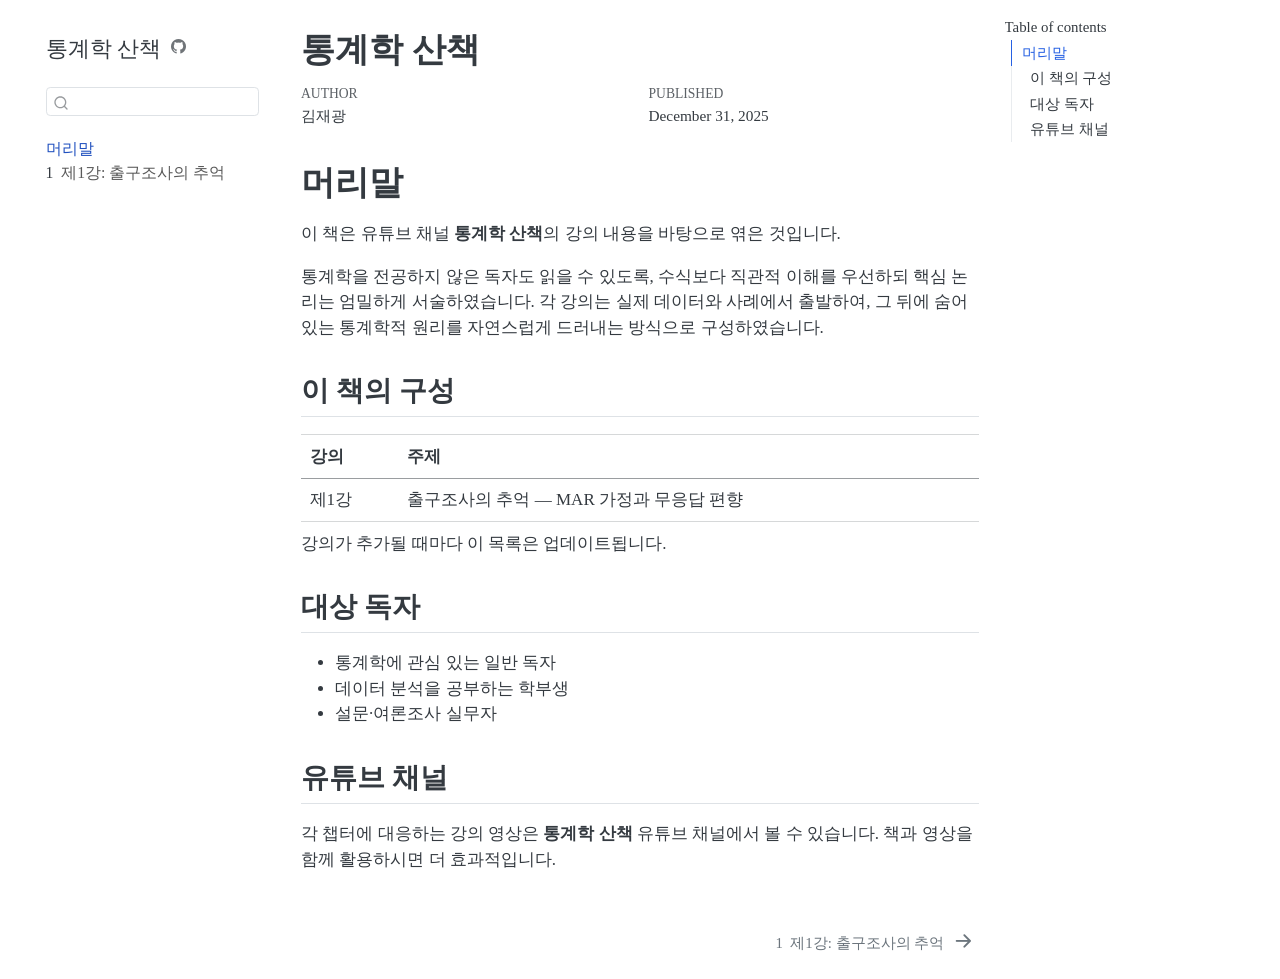
==== docs/index.html @ 59417529 "제1강 추가" ====
<!DOCTYPE html>
<html xmlns="http://www.w3.org/1999/xhtml" lang="en" xml:lang="en"><head>

<meta charset="utf-8">
<meta name="generator" content="quarto-1.9.36">

<meta name="viewport" content="width=device-width, initial-scale=1.0, user-scalable=yes">

<meta name="author" content="김재광">
<meta name="dcterms.date" content="2025-12-31">

<title>통계학 산책</title>
<style>
/* Default styles provided by pandoc.
** See https://pandoc.org/MANUAL.html#variables-for-html for config info.
*/
code{white-space: pre-wrap;}
span.smallcaps{font-variant: small-caps;}
div.columns{display: flex; gap: min(4vw, 1.5em);}
div.column{flex: auto; overflow-x: auto;}
div.hanging-indent{margin-left: 1.5em; text-indent: -1.5em;}
ul.task-list{list-style: none;}
ul.task-list li input[type="checkbox"] {
  width: 0.8em;
  margin: 0 0.8em 0.2em -1em; /* quarto-specific, see https://github.com/quarto-dev/quarto-cli/issues/4556 */ 
  vertical-align: middle;
}
</style>


<script src="site_libs/quarto-nav/quarto-nav.js"></script>
<script src="site_libs/quarto-nav/headroom.min.js"></script>
<script src="site_libs/clipboard/clipboard.min.js"></script>
<script src="site_libs/quarto-search/autocomplete.umd.js"></script>
<script src="site_libs/quarto-search/fuse.min.js"></script>
<script src="site_libs/quarto-search/quarto-search.js"></script>
<meta name="quarto:offset" content="./">
<link href="./week1.html" rel="next">
<script src="site_libs/quarto-html/quarto.js" type="module"></script>
<script src="site_libs/quarto-html/tabsets/tabsets.js" type="module"></script>
<script src="site_libs/quarto-html/popper.min.js"></script>
<script src="site_libs/quarto-html/tippy.umd.min.js"></script>
<script src="site_libs/quarto-html/anchor.min.js"></script>
<link href="site_libs/quarto-html/tippy.css" rel="stylesheet">
<link href="site_libs/quarto-html/quarto-syntax-highlighting-a06763021a52c43c40a351ac8b799b8f.css" rel="stylesheet" id="quarto-text-highlighting-styles">
<script src="site_libs/bootstrap/bootstrap.min.js"></script>
<link href="site_libs/bootstrap/bootstrap-icons.css" rel="stylesheet">
<link href="site_libs/bootstrap/bootstrap-60285be937bdc84707718eef6d469735.min.css" rel="stylesheet" append-hash="true" id="quarto-bootstrap" data-mode="light">
<script id="quarto-search-options" type="application/json">{
  "location": "sidebar",
  "copy-button": false,
  "collapse-after": 3,
  "panel-placement": "start",
  "type": "textbox",
  "limit": 50,
  "keyboard-shortcut": [
    "f",
    "/",
    "s"
  ],
  "show-item-context": false,
  "language": {
    "search-no-results-text": "No results",
    "search-matching-documents-text": "matching documents",
    "search-copy-link-title": "Copy link to search",
    "search-hide-matches-text": "Hide additional matches",
    "search-more-match-text": "more match in this document",
    "search-more-matches-text": "more matches in this document",
    "search-clear-button-title": "Clear",
    "search-text-placeholder": "",
    "search-detached-cancel-button-title": "Cancel",
    "search-submit-button-title": "Submit",
    "search-label": "Search"
  }
}</script>


</head>

<body class="nav-sidebar floating quarto-light">

<div id="quarto-search-results"></div>
  <header id="quarto-header" class="headroom fixed-top">
  <nav class="quarto-secondary-nav">
    <div class="container-fluid d-flex">
      <button type="button" class="quarto-btn-toggle btn" data-bs-toggle="collapse" role="button" data-bs-target=".quarto-sidebar-collapse-item" aria-controls="quarto-sidebar" aria-expanded="false" aria-label="Toggle sidebar navigation" onclick="if (window.quartoToggleHeadroom) { window.quartoToggleHeadroom(); }">
        <i class="bi bi-layout-text-sidebar-reverse"></i>
      </button>
        <nav class="quarto-page-breadcrumbs" aria-label="breadcrumb"><ol class="breadcrumb"><li class="breadcrumb-item"><a href="./index.html">머리말</a></li></ol></nav>
        <a class="flex-grow-1" role="navigation" data-bs-toggle="collapse" data-bs-target=".quarto-sidebar-collapse-item" aria-controls="quarto-sidebar" aria-expanded="false" aria-label="Toggle sidebar navigation" onclick="if (window.quartoToggleHeadroom) { window.quartoToggleHeadroom(); }">      
        </a>
      <button type="button" class="btn quarto-search-button" aria-label="Search" onclick="window.quartoOpenSearch();">
        <i class="bi bi-search"></i>
      </button>
    </div>
  </nav>
</header>
<!-- content -->
<div id="quarto-content" class="quarto-container page-columns page-rows-contents page-layout-article">
<!-- sidebar -->
  <nav id="quarto-sidebar" class="sidebar collapse collapse-horizontal quarto-sidebar-collapse-item sidebar-navigation floating overflow-auto">
    <div class="pt-lg-2 mt-2 text-left sidebar-header">
    <div class="sidebar-title mb-0 py-0">
      <a href="./">통계학 산책</a> 
        <div class="sidebar-tools-main">
    <a href="https://github.com/jkkim/통계학산책" title="Source Code" class="quarto-navigation-tool px-1" aria-label="Source Code"><i class="bi bi-github"></i></a>
</div>
    </div>
      </div>
        <div class="mt-2 flex-shrink-0 align-items-center">
        <div class="sidebar-search">
        <div id="quarto-search" class="" title="Search"></div>
        </div>
        </div>
    <div class="sidebar-menu-container"> 
    <ul class="list-unstyled mt-1">
        <li class="sidebar-item">
  <div class="sidebar-item-container"> 
  <a href="./index.html" class="sidebar-item-text sidebar-link active">
 <span class="menu-text">머리말</span></a>
  </div>
</li>
        <li class="sidebar-item">
  <div class="sidebar-item-container"> 
  <a href="./week1.html" class="sidebar-item-text sidebar-link">
 <span class="menu-text"><span class="chapter-number">1</span>&nbsp; <span class="chapter-title">제1강: 출구조사의 추억</span></span></a>
  </div>
</li>
    </ul>
    </div>
</nav>
<div id="quarto-sidebar-glass" class="quarto-sidebar-collapse-item" data-bs-toggle="collapse" data-bs-target=".quarto-sidebar-collapse-item"></div>
<!-- margin-sidebar -->
    <div id="quarto-margin-sidebar" class="sidebar margin-sidebar">
        <nav id="TOC" role="doc-toc" class="toc-active">
    <h2 id="toc-title">Table of contents</h2>
   
  <ul>
  <li><a href="#머리말" id="toc-머리말" class="nav-link active" data-scroll-target="#머리말">머리말</a>
  <ul class="collapse">
  <li><a href="#이-책의-구성" id="toc-이-책의-구성" class="nav-link" data-scroll-target="#이-책의-구성">이 책의 구성</a></li>
  <li><a href="#대상-독자" id="toc-대상-독자" class="nav-link" data-scroll-target="#대상-독자">대상 독자</a></li>
  <li><a href="#유튜브-채널" id="toc-유튜브-채널" class="nav-link" data-scroll-target="#유튜브-채널">유튜브 채널</a></li>
  </ul></li>
  </ul>
</nav>
    </div>
<!-- main -->
<main class="content" id="quarto-document-content">

<header id="title-block-header" class="quarto-title-block default">
<div class="quarto-title">
<h1 class="title">통계학 산책</h1>
</div>



<div class="quarto-title-meta">

    <div>
    <div class="quarto-title-meta-heading">Author</div>
    <div class="quarto-title-meta-contents">
             <p>김재광 </p>
          </div>
  </div>
    
    <div>
    <div class="quarto-title-meta-heading">Published</div>
    <div class="quarto-title-meta-contents">
      <p class="date">December 31, 2025</p>
    </div>
  </div>
  
    
  </div>
  


</header>


<section id="머리말" class="level1 unnumbered">
<h1 class="unnumbered">머리말</h1>
<p>이 책은 유튜브 채널 <strong>통계학 산책</strong>의 강의 내용을 바탕으로 엮은 것입니다.</p>
<p>통계학을 전공하지 않은 독자도 읽을 수 있도록, 수식보다 직관적 이해를 우선하되 핵심 논리는 엄밀하게 서술하였습니다. 각 강의는 실제 데이터와 사례에서 출발하여, 그 뒤에 숨어 있는 통계학적 원리를 자연스럽게 드러내는 방식으로 구성하였습니다.</p>
<section id="이-책의-구성" class="level2 unnumbered">
<h2 class="unnumbered anchored" data-anchor-id="이-책의-구성">이 책의 구성</h2>
<table class="caption-top table">
<thead>
<tr class="header">
<th>강의</th>
<th>주제</th>
</tr>
</thead>
<tbody>
<tr class="odd">
<td>제1강</td>
<td>출구조사의 추억 — MAR 가정과 무응답 편향</td>
</tr>
</tbody>
</table>
<p>강의가 추가될 때마다 이 목록은 업데이트됩니다.</p>
</section>
<section id="대상-독자" class="level2 unnumbered">
<h2 class="unnumbered anchored" data-anchor-id="대상-독자">대상 독자</h2>
<ul>
<li>통계학에 관심 있는 일반 독자</li>
<li>데이터 분석을 공부하는 학부생</li>
<li>설문·여론조사 실무자</li>
</ul>
</section>
<section id="유튜브-채널" class="level2 unnumbered">
<h2 class="unnumbered anchored" data-anchor-id="유튜브-채널">유튜브 채널</h2>
<p>각 챕터에 대응하는 강의 영상은 <strong>통계학 산책</strong> 유튜브 채널에서 볼 수 있습니다. 책과 영상을 함께 활용하시면 더 효과적입니다.</p>


</section>
</section>

</main> <!-- /main -->
<script id="quarto-html-after-body" type="application/javascript">
  window.document.addEventListener("DOMContentLoaded", function (event) {
    const icon = "";
    const anchorJS = new window.AnchorJS();
    anchorJS.options = {
      placement: 'right',
      icon: icon
    };
    anchorJS.add('.anchored');
    const isCodeAnnotation = (el) => {
      for (const clz of el.classList) {
        if (clz.startsWith('code-annotation-')) {                     
          return true;
        }
      }
      return false;
    }
    const onCopySuccess = function(e) {
      // button target
      const button = e.trigger;
      // don't keep focus
      button.blur();
      // flash "checked"
      button.classList.add('code-copy-button-checked');
      var currentTitle = button.getAttribute("title");
      button.setAttribute("title", "Copied!");
      let tooltip;
      if (window.bootstrap) {
        button.setAttribute("data-bs-toggle", "tooltip");
        button.setAttribute("data-bs-placement", "left");
        button.setAttribute("data-bs-title", "Copied!");
        tooltip = new bootstrap.Tooltip(button, 
          { trigger: "manual", 
            customClass: "code-copy-button-tooltip",
            offset: [0, -8]});
        tooltip.show();    
      }
      setTimeout(function() {
        if (tooltip) {
          tooltip.hide();
          button.removeAttribute("data-bs-title");
          button.removeAttribute("data-bs-toggle");
          button.removeAttribute("data-bs-placement");
        }
        button.setAttribute("title", currentTitle);
        button.classList.remove('code-copy-button-checked');
      }, 1000);
      // clear code selection
      e.clearSelection();
    }
    const getTextToCopy = function(trigger) {
      const outerScaffold = trigger.parentElement.cloneNode(true);
      const codeEl = outerScaffold.querySelector('code');
      for (const childEl of codeEl.children) {
        if (isCodeAnnotation(childEl)) {
          childEl.remove();
        }
      }
      return codeEl.innerText;
    }
    const clipboard = new window.ClipboardJS('.code-copy-button:not([data-in-quarto-modal])', {
      text: getTextToCopy
    });
    clipboard.on('success', onCopySuccess);
    if (window.document.getElementById('quarto-embedded-source-code-modal')) {
      const clipboardModal = new window.ClipboardJS('.code-copy-button[data-in-quarto-modal]', {
        text: getTextToCopy,
        container: window.document.getElementById('quarto-embedded-source-code-modal')
      });
      clipboardModal.on('success', onCopySuccess);
    }
      var localhostRegex = new RegExp(/^(?:http|https):\/\/localhost\:?[0-9]*\//);
      var mailtoRegex = new RegExp(/^mailto:/);
        var filterRegex = new RegExp('/' + window.location.host + '/');
      var isInternal = (href) => {
          return filterRegex.test(href) || localhostRegex.test(href) || mailtoRegex.test(href);
      }
      // Inspect non-navigation links and adorn them if external
     var links = window.document.querySelectorAll('a[href]:not(.nav-link):not(.navbar-brand):not(.toc-action):not(.sidebar-link):not(.sidebar-item-toggle):not(.pagination-link):not(.no-external):not([aria-hidden]):not(.dropdown-item):not(.quarto-navigation-tool):not(.about-link)');
      for (var i=0; i<links.length; i++) {
        const link = links[i];
        if (!isInternal(link.href)) {
          // undo the damage that might have been done by quarto-nav.js in the case of
          // links that we want to consider external
          if (link.dataset.originalHref !== undefined) {
            link.href = link.dataset.originalHref;
          }
        }
      }
    function tippyHover(el, contentFn, onTriggerFn, onUntriggerFn) {
      const config = {
        allowHTML: true,
        maxWidth: 500,
        delay: 100,
        arrow: false,
        appendTo: function(el) {
            return el.parentElement;
        },
        interactive: true,
        interactiveBorder: 10,
        theme: 'quarto',
        placement: 'bottom-start',
      };
      if (contentFn) {
        config.content = contentFn;
      }
      if (onTriggerFn) {
        config.onTrigger = onTriggerFn;
      }
      if (onUntriggerFn) {
        config.onUntrigger = onUntriggerFn;
      }
      window.tippy(el, config); 
    }
    const noterefs = window.document.querySelectorAll('a[role="doc-noteref"]');
    for (var i=0; i<noterefs.length; i++) {
      const ref = noterefs[i];
      tippyHover(ref, function() {
        // use id or data attribute instead here
        let href = ref.getAttribute('data-footnote-href') || ref.getAttribute('href');
        try { href = new URL(href).hash; } catch {}
        const id = href.replace(/^#\/?/, "");
        const note = window.document.getElementById(id);
        if (note) {
          return note.innerHTML;
        } else {
          return "";
        }
      });
    }
    const xrefs = window.document.querySelectorAll('a.quarto-xref');
    const processXRef = (id, note) => {
      // Strip column container classes
      const stripColumnClz = (el) => {
        el.classList.remove("page-full", "page-columns");
        if (el.children) {
          for (const child of el.children) {
            stripColumnClz(child);
          }
        }
      }
      stripColumnClz(note)
      if (id === null || id.startsWith('sec-')) {
        // Special case sections, only their first couple elements
        const container = document.createElement("div");
        if (note.children && note.children.length > 2) {
          container.appendChild(note.children[0].cloneNode(true));
          for (let i = 1; i < note.children.length; i++) {
            const child = note.children[i];
            if (child.tagName === "P" && child.innerText === "") {
              continue;
            } else {
              container.appendChild(child.cloneNode(true));
              break;
            }
          }
          if (window.Quarto?.typesetMath) {
            window.Quarto.typesetMath(container);
          }
          return container.innerHTML
        } else {
          if (window.Quarto?.typesetMath) {
            window.Quarto.typesetMath(note);
          }
          return note.innerHTML;
        }
      } else {
        // Remove any anchor links if they are present
        const anchorLink = note.querySelector('a.anchorjs-link');
        if (anchorLink) {
          anchorLink.remove();
        }
        if (window.Quarto?.typesetMath) {
          window.Quarto.typesetMath(note);
        }
        if (note.classList.contains("callout")) {
          return note.outerHTML;
        } else {
          return note.innerHTML;
        }
      }
    }
    for (var i=0; i<xrefs.length; i++) {
      const xref = xrefs[i];
      tippyHover(xref, undefined, function(instance) {
        instance.disable();
        let url = xref.getAttribute('href');
        let hash = undefined; 
        if (url.startsWith('#')) {
          hash = url;
        } else {
          try { hash = new URL(url).hash; } catch {}
        }
        if (hash) {
          const id = hash.replace(/^#\/?/, "");
          const note = window.document.getElementById(id);
          if (note !== null) {
            try {
              const html = processXRef(id, note.cloneNode(true));
              instance.setContent(html);
            } finally {
              instance.enable();
              instance.show();
            }
          } else {
            // See if we can fetch this
            fetch(url.split('#')[0])
            .then(res => res.text())
            .then(html => {
              const parser = new DOMParser();
              const htmlDoc = parser.parseFromString(html, "text/html");
              const note = htmlDoc.getElementById(id);
              if (note !== null) {
                const html = processXRef(id, note);
                instance.setContent(html);
              } 
            }).finally(() => {
              instance.enable();
              instance.show();
            });
          }
        } else {
          // See if we can fetch a full url (with no hash to target)
          // This is a special case and we should probably do some content thinning / targeting
          fetch(url)
          .then(res => res.text())
          .then(html => {
            const parser = new DOMParser();
            const htmlDoc = parser.parseFromString(html, "text/html");
            const note = htmlDoc.querySelector('main.content');
            if (note !== null) {
              // This should only happen for chapter cross references
              // (since there is no id in the URL)
              // remove the first header
              if (note.children.length > 0 && note.children[0].tagName === "HEADER") {
                note.children[0].remove();
              }
              const html = processXRef(null, note);
              instance.setContent(html);
            } 
          }).finally(() => {
            instance.enable();
            instance.show();
          });
        }
      }, function(instance) {
      });
    }
        let selectedAnnoteEl;
        const selectorForAnnotation = ( cell, annotation) => {
          let cellAttr = 'data-code-cell="' + cell + '"';
          let lineAttr = 'data-code-annotation="' +  annotation + '"';
          const selector = 'span[' + cellAttr + '][' + lineAttr + ']';
          return selector;
        }
        const selectCodeLines = (annoteEl) => {
          const doc = window.document;
          const targetCell = annoteEl.getAttribute("data-target-cell");
          const targetAnnotation = annoteEl.getAttribute("data-target-annotation");
          const annoteSpan = window.document.querySelector(selectorForAnnotation(targetCell, targetAnnotation));
          const lines = annoteSpan.getAttribute("data-code-lines").split(",");
          const lineIds = lines.map((line) => {
            return targetCell + "-" + line;
          })
          let top = null;
          let height = null;
          let parent = null;
          if (lineIds.length > 0) {
              //compute the position of the single el (top and bottom and make a div)
              const el = window.document.getElementById(lineIds[0]);
              top = el.offsetTop;
              height = el.offsetHeight;
              parent = el.parentElement.parentElement;
            if (lineIds.length > 1) {
              const lastEl = window.document.getElementById(lineIds[lineIds.length - 1]);
              const bottom = lastEl.offsetTop + lastEl.offsetHeight;
              height = bottom - top;
            }
            if (top !== null && height !== null && parent !== null) {
              // cook up a div (if necessary) and position it 
              let div = window.document.getElementById("code-annotation-line-highlight");
              if (div === null) {
                div = window.document.createElement("div");
                div.setAttribute("id", "code-annotation-line-highlight");
                div.style.position = 'absolute';
                parent.appendChild(div);
              }
              div.style.top = top - 2 + "px";
              div.style.height = height + 4 + "px";
              div.style.left = 0;
              let gutterDiv = window.document.getElementById("code-annotation-line-highlight-gutter");
              if (gutterDiv === null) {
                gutterDiv = window.document.createElement("div");
                gutterDiv.setAttribute("id", "code-annotation-line-highlight-gutter");
                gutterDiv.style.position = 'absolute';
                const codeCell = window.document.getElementById(targetCell);
                const gutter = codeCell.querySelector('.code-annotation-gutter');
                gutter.appendChild(gutterDiv);
              }
              gutterDiv.style.top = top - 2 + "px";
              gutterDiv.style.height = height + 4 + "px";
            }
            selectedAnnoteEl = annoteEl;
          }
        };
        const unselectCodeLines = () => {
          const elementsIds = ["code-annotation-line-highlight", "code-annotation-line-highlight-gutter"];
          elementsIds.forEach((elId) => {
            const div = window.document.getElementById(elId);
            if (div) {
              div.remove();
            }
          });
          selectedAnnoteEl = undefined;
        };
          // Handle positioning of the toggle
      window.addEventListener(
        "resize",
        throttle(() => {
          elRect = undefined;
          if (selectedAnnoteEl) {
            selectCodeLines(selectedAnnoteEl);
          }
        }, 10)
      );
      function throttle(fn, ms) {
      let throttle = false;
      let timer;
        return (...args) => {
          if(!throttle) { // first call gets through
              fn.apply(this, args);
              throttle = true;
          } else { // all the others get throttled
              if(timer) clearTimeout(timer); // cancel #2
              timer = setTimeout(() => {
                fn.apply(this, args);
                timer = throttle = false;
              }, ms);
          }
        };
      }
        // Attach click handler to the DT
        const annoteDls = window.document.querySelectorAll('dt[data-target-cell]');
        for (const annoteDlNode of annoteDls) {
          annoteDlNode.addEventListener('click', (event) => {
            const clickedEl = event.target;
            if (clickedEl !== selectedAnnoteEl) {
              unselectCodeLines();
              const activeEl = window.document.querySelector('dt[data-target-cell].code-annotation-active');
              if (activeEl) {
                activeEl.classList.remove('code-annotation-active');
              }
              selectCodeLines(clickedEl);
              clickedEl.classList.add('code-annotation-active');
            } else {
              // Unselect the line
              unselectCodeLines();
              clickedEl.classList.remove('code-annotation-active');
            }
          });
        }
    const findCites = (el) => {
      const parentEl = el.parentElement;
      if (parentEl) {
        const cites = parentEl.dataset.cites;
        if (cites) {
          return {
            el,
            cites: cites.split(' ')
          };
        } else {
          return findCites(el.parentElement)
        }
      } else {
        return undefined;
      }
    };
    var bibliorefs = window.document.querySelectorAll('a[role="doc-biblioref"]');
    for (var i=0; i<bibliorefs.length; i++) {
      const ref = bibliorefs[i];
      const citeInfo = findCites(ref);
      if (citeInfo) {
        tippyHover(citeInfo.el, function() {
          var popup = window.document.createElement('div');
          citeInfo.cites.forEach(function(cite) {
            var citeDiv = window.document.createElement('div');
            citeDiv.classList.add('hanging-indent');
            citeDiv.classList.add('csl-entry');
            var biblioDiv = window.document.getElementById('ref-' + cite);
            if (biblioDiv) {
              citeDiv.innerHTML = biblioDiv.innerHTML;
            }
            popup.appendChild(citeDiv);
          });
          return popup.innerHTML;
        });
      }
    }
  });
  </script>
<nav class="page-navigation">
  <div class="nav-page nav-page-previous">
  </div>
  <div class="nav-page nav-page-next">
      <a href="./week1.html" class="pagination-link" aria-label="제1강: 출구조사의 추억">
        <span class="nav-page-text"><span class="chapter-number">1</span>&nbsp; <span class="chapter-title">제1강: 출구조사의 추억</span></span> <i class="bi bi-arrow-right-short"></i>
      </a>
  </div>
</nav>
</div> <!-- /content -->




</body></html>
---- docs/site_libs/quarto-html/tippy.css ----
.tippy-box[data-animation=fade][data-state=hidden]{opacity:0}[data-tippy-root]{max-width:calc(100vw - 10px)}.tippy-box{position:relative;background-color:#333;color:#fff;border-radius:4px;font-size:14px;line-height:1.4;white-space:normal;outline:0;transition-property:transform,visibility,opacity}.tippy-box[data-placement^=top]>.tippy-arrow{bottom:0}.tippy-box[data-placement^=top]>.tippy-arrow:before{bottom:-7px;left:0;border-width:8px 8px 0;border-top-color:initial;transform-origin:center top}.tippy-box[data-placement^=bottom]>.tippy-arrow{top:0}.tippy-box[data-placement^=bottom]>.tippy-arrow:before{top:-7px;left:0;border-width:0 8px 8px;border-bottom-color:initial;transform-origin:center bottom}.tippy-box[data-placement^=left]>.tippy-arrow{right:0}.tippy-box[data-placement^=left]>.tippy-arrow:before{border-width:8px 0 8px 8px;border-left-color:initial;right:-7px;transform-origin:center left}.tippy-box[data-placement^=right]>.tippy-arrow{left:0}.tippy-box[data-placement^=right]>.tippy-arrow:before{left:-7px;border-width:8px 8px 8px 0;border-right-color:initial;transform-origin:center right}.tippy-box[data-inertia][data-state=visible]{transition-timing-function:cubic-bezier(.54,1.5,.38,1.11)}.tippy-arrow{width:16px;height:16px;color:#333}.tippy-arrow:before{content:"";position:absolute;border-color:transparent;border-style:solid}.tippy-content{position:relative;padding:5px 9px;z-index:1}
---- docs/site_libs/quarto-html/quarto-syntax-highlighting-a06763021a52c43c40a351ac8b799b8f.css ----
/* quarto syntax highlight colors */
:root {
  --quarto-hl-al-color: #ff5555;
  --quarto-hl-an-color: #6a737d;
  --quarto-hl-at-color: #d73a49;
  --quarto-hl-bn-color: #005cc5;
  --quarto-hl-bu-color: #d73a49;
  --quarto-hl-ch-color: #032f62;
  --quarto-hl-co-color: #6a737d;
  --quarto-hl-cv-color: #6a737d;
  --quarto-hl-cn-color: #005cc5;
  --quarto-hl-cf-color: #d73a49;
  --quarto-hl-dt-color: #d73a49;
  --quarto-hl-dv-color: #005cc5;
  --quarto-hl-do-color: #6a737d;
  --quarto-hl-er-color: #ff5555;
  --quarto-hl-ex-color: #d73a49;
  --quarto-hl-fl-color: #005cc5;
  --quarto-hl-fu-color: #6f42c1;
  --quarto-hl-im-color: #032f62;
  --quarto-hl-in-color: #6a737d;
  --quarto-hl-kw-color: #d73a49;
  --quarto-hl-op-color: #24292e;
  --quarto-hl-pp-color: #d73a49;
  --quarto-hl-re-color: #6a737d;
  --quarto-hl-sc-color: #005cc5;
  --quarto-hl-ss-color: #032f62;
  --quarto-hl-st-color: #032f62;
  --quarto-hl-va-color: #e36209;
  --quarto-hl-vs-color: #032f62;
  --quarto-hl-wa-color: #ff5555;
}

/* other quarto variables */
:root {
  --quarto-font-monospace: SFMono-Regular, Menlo, Monaco, Consolas, "Liberation Mono", "Courier New", monospace;
}

/* syntax highlight based on Pandoc's rules */
pre > code.sourceCode > span {
  color: #24292e;
}

code.sourceCode > span {
  color: #24292e;
}

div.sourceCode,
div.sourceCode pre.sourceCode {
  color: #24292e;
}

/* Normal */
code span {
  color: #24292e;
}

/* Alert */
code span.al {
  font-weight: bold;
  color: #ff5555;
}

/* Annotation */
code span.an {
  color: #6a737d;
}

/* Attribute */
code span.at {
  color: #d73a49;
}

/* BaseN */
code span.bn {
  color: #005cc5;
}

/* BuiltIn */
code span.bu {
  color: #d73a49;
}

/* ControlFlow */
code span.cf {
  color: #d73a49;
}

/* Char */
code span.ch {
  color: #032f62;
}

/* Constant */
code span.cn {
  color: #005cc5;
}

/* Comment */
code span.co {
  color: #6a737d;
}

/* CommentVar */
code span.cv {
  color: #6a737d;
}

/* Documentation */
code span.do {
  color: #6a737d;
}

/* DataType */
code span.dt {
  color: #d73a49;
}

/* DecVal */
code span.dv {
  color: #005cc5;
}

/* Error */
code span.er {
  color: #ff5555;
  text-decoration: underline;
}

/* Extension */
code span.ex {
  font-weight: bold;
  color: #d73a49;
}

/* Float */
code span.fl {
  color: #005cc5;
}

/* Function */
code span.fu {
  color: #6f42c1;
}

/* Import */
code span.im {
  color: #032f62;
}

/* Information */
code span.in {
  color: #6a737d;
}

/* Keyword */
code span.kw {
  color: #d73a49;
}

/* Operator */
code span.op {
  color: #24292e;
}

/* Preprocessor */
code span.pp {
  color: #d73a49;
}

/* RegionMarker */
code span.re {
  color: #6a737d;
}

/* SpecialChar */
code span.sc {
  color: #005cc5;
}

/* SpecialString */
code span.ss {
  color: #032f62;
}

/* String */
code span.st {
  color: #032f62;
}

/* Variable */
code span.va {
  color: #e36209;
}

/* VerbatimString */
code span.vs {
  color: #032f62;
}

/* Warning */
code span.wa {
  color: #ff5555;
}

.prevent-inlining {
  content: "</";
}

/*# sourceMappingURL=46e398abf449b319388f84d8d856e60b.css.map */
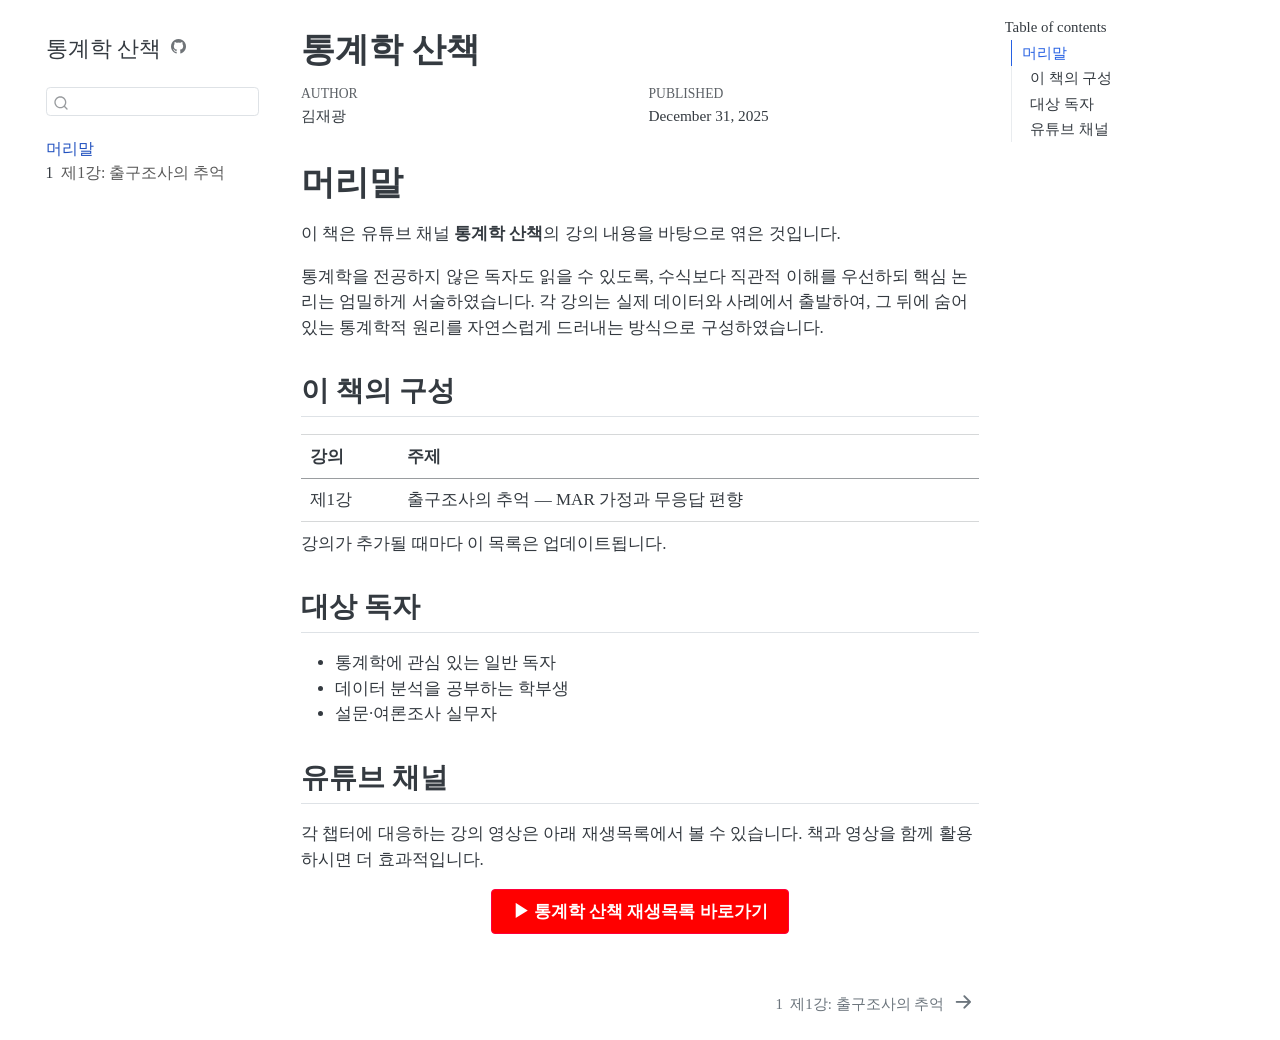
==== commit 438d2e7c: "유튜브 링크 추가" ====
--- a/docs/index.html
+++ b/docs/index.html
@@ -211,7 +211,10 @@
 </section>
 <section id="유튜브-채널" class="level2 unnumbered">
 <h2 class="unnumbered anchored" data-anchor-id="유튜브-채널">유튜브 채널</h2>
-<p>각 챕터에 대응하는 강의 영상은 <strong>통계학 산책</strong> 유튜브 채널에서 볼 수 있습니다. 책과 영상을 함께 활용하시면 더 효과적입니다.</p>
+<p>각 챕터에 대응하는 강의 영상은 아래 재생목록에서 볼 수 있습니다. 책과 영상을 함께 활용하시면 더 효과적입니다.</p>
+<div style="text-align: center; margin: 1em 0;">
+<p><a href="https://youtube.com/playlist?list=PLpX4d5n0gRfQe0RpCR-jH8b4o0iHPeXaa&amp;si=4MVFil9Cb7rMbr6n" class="btn btn-danger" target="_blank" style="background-color: #FF0000; color: white; padding: 0.5em 1.2em; border-radius: 4px; text-decoration: none; font-weight: bold;">▶ 통계학 산책 재생목록 바로가기</a></p>
+</div>
 
 
 </section>
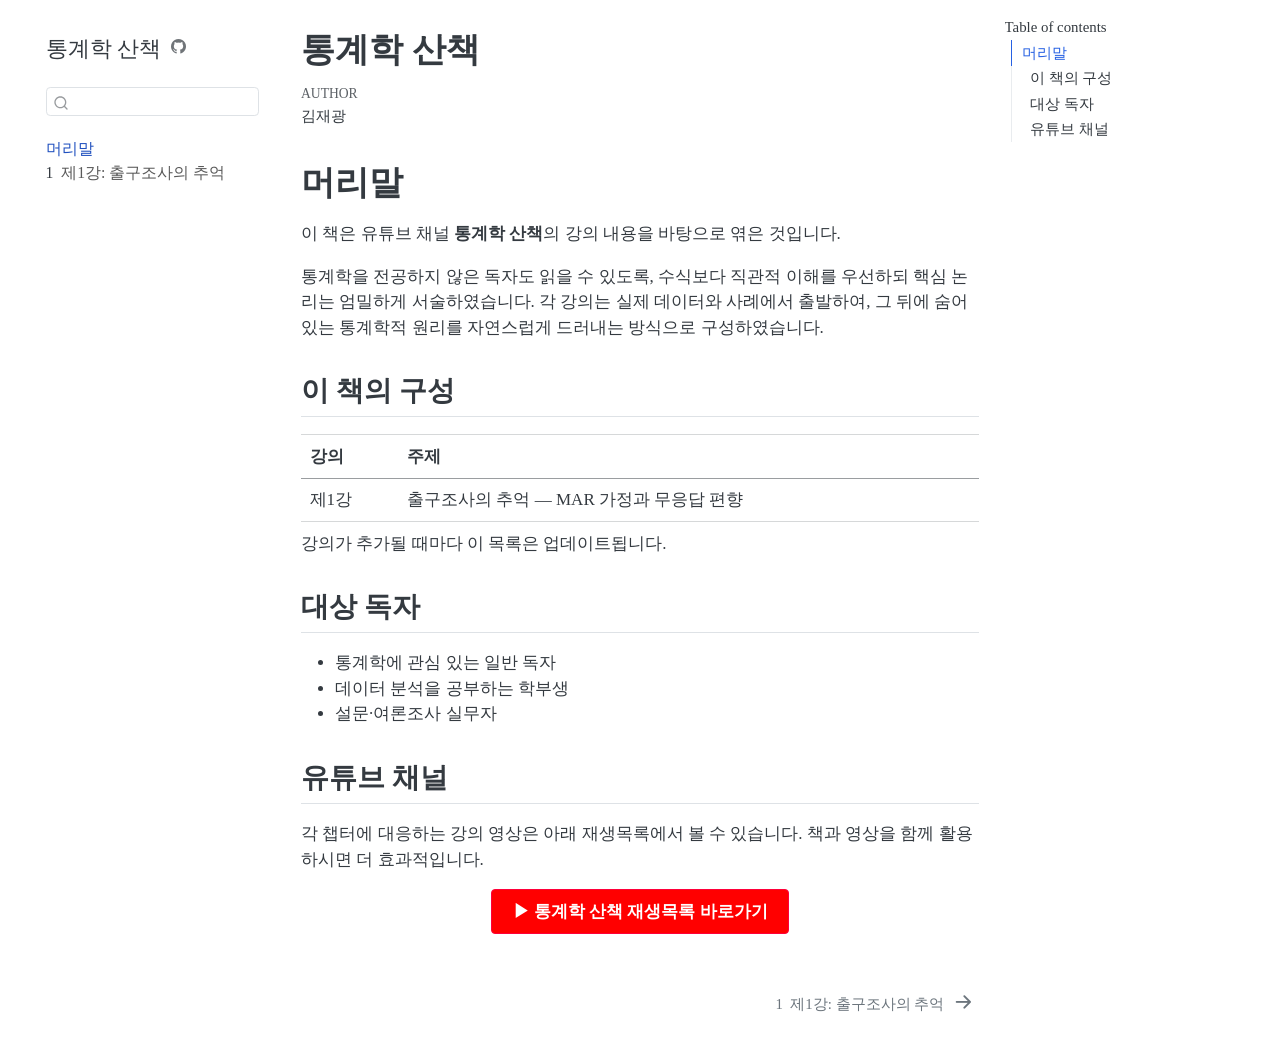
==== commit bfe725f4: "날짜 제거" ====
--- a/docs/index.html
+++ b/docs/index.html
@@ -7,7 +7,6 @@
 <meta name="viewport" content="width=device-width, initial-scale=1.0, user-scalable=yes">
 
 <meta name="author" content="김재광">
-<meta name="dcterms.date" content="2025-12-31">
 
 <title>통계학 산책</title>
 <style>
@@ -164,12 +163,6 @@
           </div>
   </div>
     
-    <div>
-    <div class="quarto-title-meta-heading">Published</div>
-    <div class="quarto-title-meta-contents">
-      <p class="date">December 31, 2025</p>
-    </div>
-  </div>
   
     
   </div>
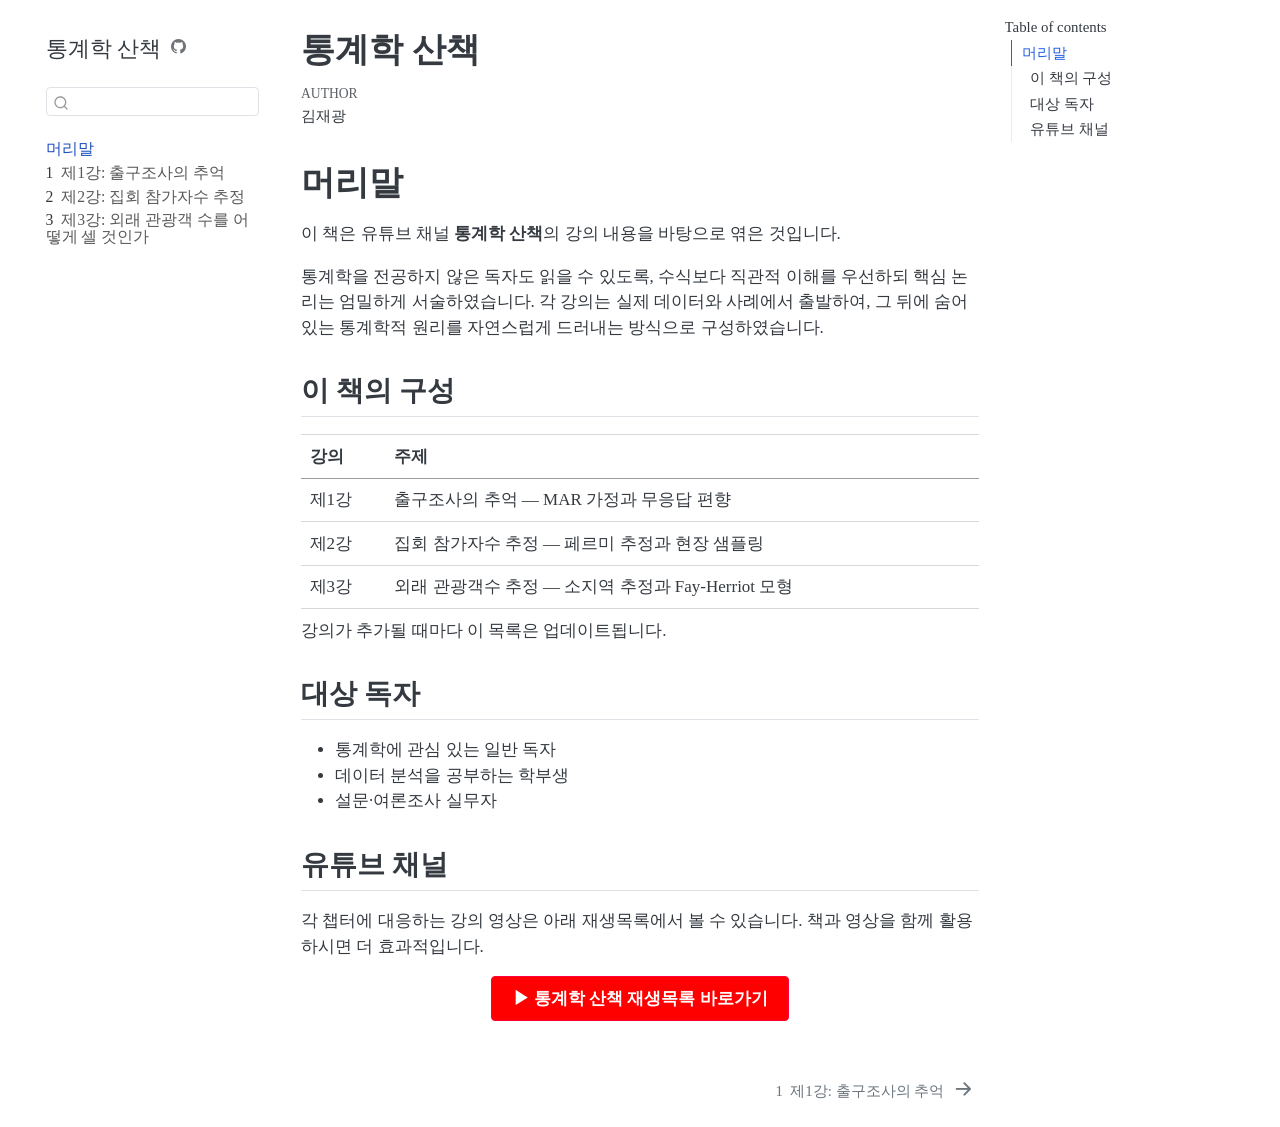
==== commit 75cdd094: "week3 added" ====
--- a/docs/index.html
+++ b/docs/index.html
@@ -125,6 +125,18 @@
  <span class="menu-text"><span class="chapter-number">1</span>&nbsp; <span class="chapter-title">제1강: 출구조사의 추억</span></span></a>
   </div>
 </li>
+        <li class="sidebar-item">
+  <div class="sidebar-item-container"> 
+  <a href="./week2.html" class="sidebar-item-text sidebar-link">
+ <span class="menu-text"><span class="chapter-number">2</span>&nbsp; <span class="chapter-title">제2강: 집회 참가자수 추정</span></span></a>
+  </div>
+</li>
+        <li class="sidebar-item">
+  <div class="sidebar-item-container"> 
+  <a href="./week3.html" class="sidebar-item-text sidebar-link">
+ <span class="menu-text"><span class="chapter-number">3</span>&nbsp; <span class="chapter-title">제3강: 외래 관광객 수를 어떻게 셀 것인가</span></span></a>
+  </div>
+</li>
     </ul>
     </div>
 </nav>
@@ -189,6 +201,14 @@
 <tr class="odd">
 <td>제1강</td>
 <td>출구조사의 추억 — MAR 가정과 무응답 편향</td>
+</tr>
+<tr class="even">
+<td>제2강</td>
+<td>집회 참가자수 추정 — 페르미 추정과 현장 샘플링</td>
+</tr>
+<tr class="odd">
+<td>제3강</td>
+<td>외래 관광객수 추정 — 소지역 추정과 Fay-Herriot 모형</td>
 </tr>
 </tbody>
 </table>
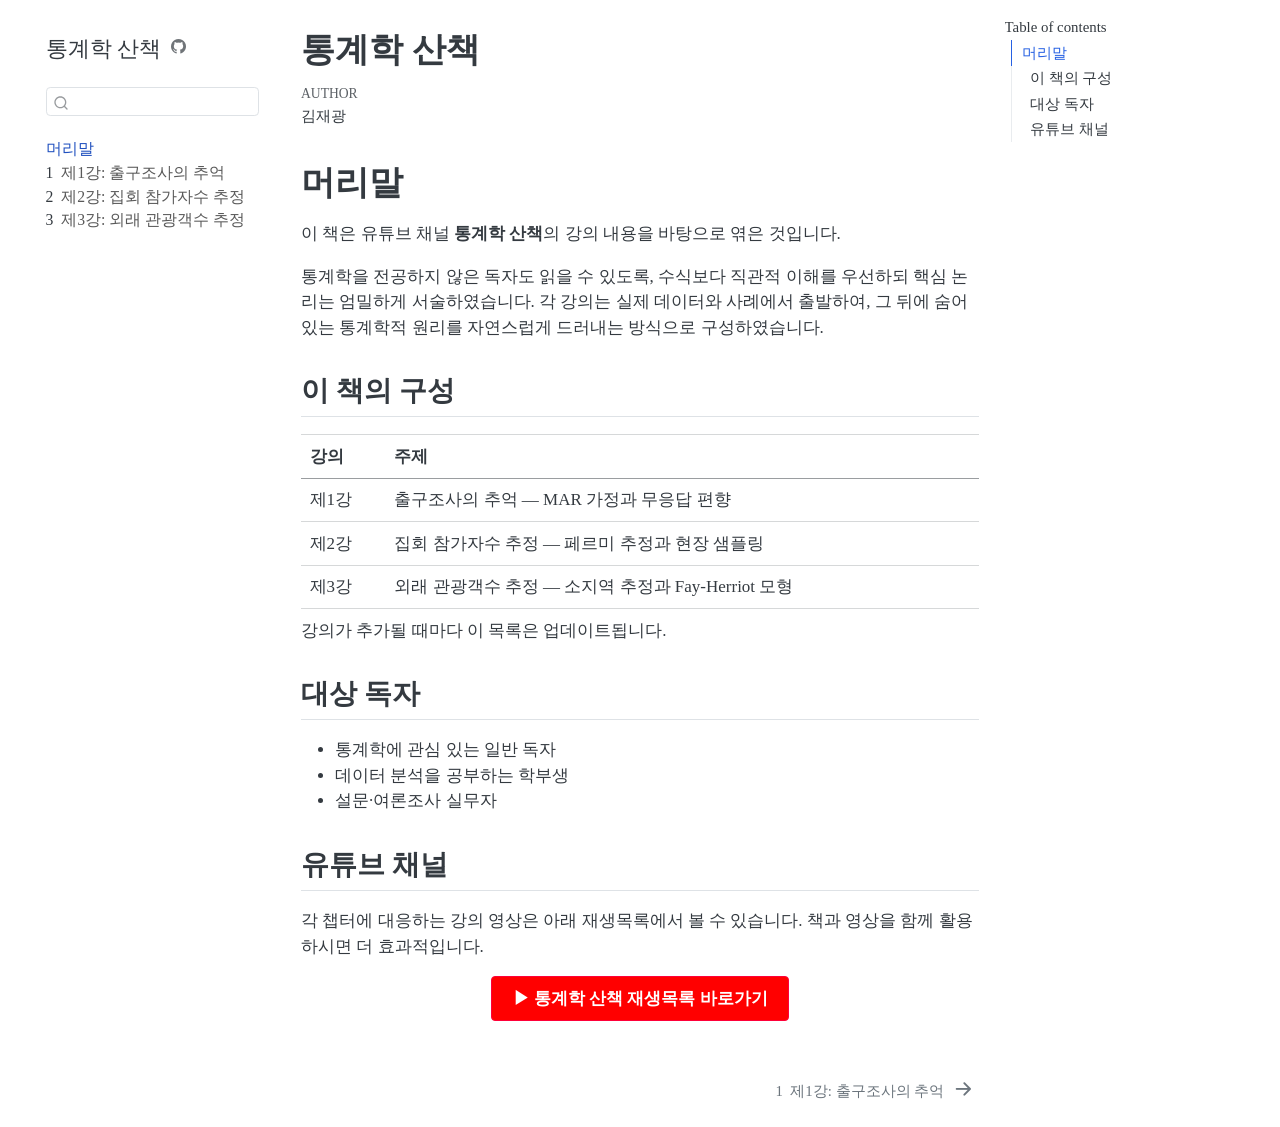
==== commit 958b045f: "week3 revised" ====
--- a/docs/index.html
+++ b/docs/index.html
@@ -134,7 +134,7 @@
         <li class="sidebar-item">
   <div class="sidebar-item-container"> 
   <a href="./week3.html" class="sidebar-item-text sidebar-link">
- <span class="menu-text"><span class="chapter-number">3</span>&nbsp; <span class="chapter-title">제3강: 외래 관광객 수를 어떻게 셀 것인가</span></span></a>
+ <span class="menu-text"><span class="chapter-number">3</span>&nbsp; <span class="chapter-title">제3강: 외래 관광객수 추정</span></span></a>
   </div>
 </li>
     </ul>
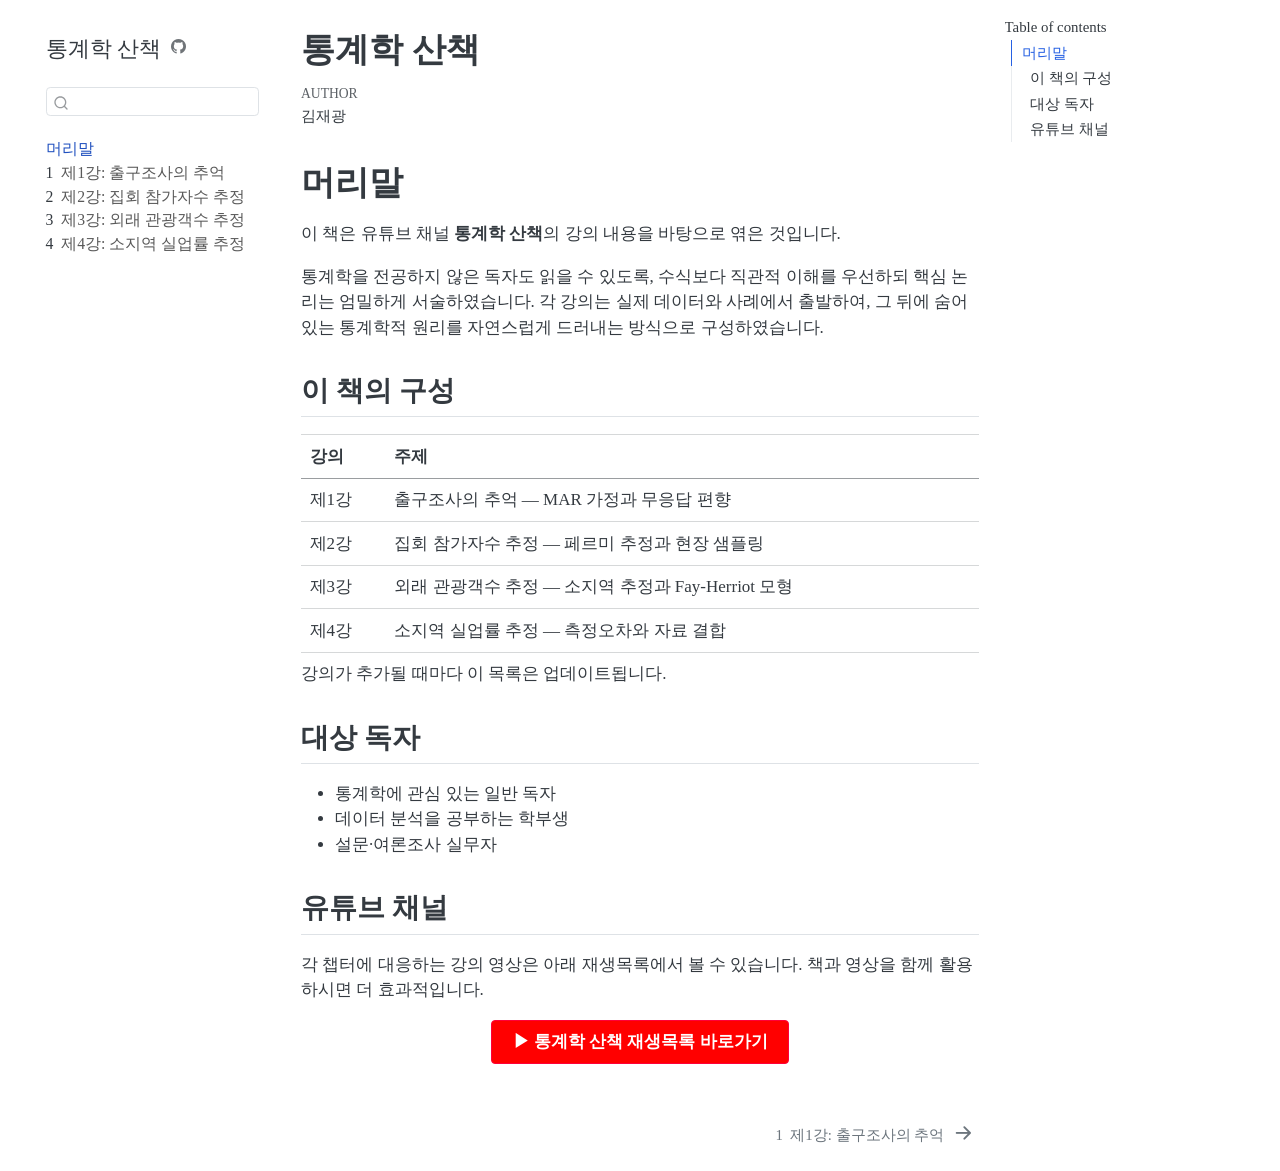
==== commit 96705359: "week4 uploaded" ====
--- a/docs/index.html
+++ b/docs/index.html
@@ -102,7 +102,7 @@
     <div class="sidebar-title mb-0 py-0">
       <a href="./">통계학 산책</a> 
         <div class="sidebar-tools-main">
-    <a href="https://github.com/jkkim/통계학산책" title="Source Code" class="quarto-navigation-tool px-1" aria-label="Source Code"><i class="bi bi-github"></i></a>
+    <a href="https://github.com/kim00020/stat-story" title="Source Code" class="quarto-navigation-tool px-1" aria-label="Source Code"><i class="bi bi-github"></i></a>
 </div>
     </div>
       </div>
@@ -135,6 +135,12 @@
   <div class="sidebar-item-container"> 
   <a href="./week3.html" class="sidebar-item-text sidebar-link">
  <span class="menu-text"><span class="chapter-number">3</span>&nbsp; <span class="chapter-title">제3강: 외래 관광객수 추정</span></span></a>
+  </div>
+</li>
+        <li class="sidebar-item">
+  <div class="sidebar-item-container"> 
+  <a href="./week4.html" class="sidebar-item-text sidebar-link">
+ <span class="menu-text"><span class="chapter-number">4</span>&nbsp; <span class="chapter-title">제4강: 소지역 실업률 추정</span></span></a>
   </div>
 </li>
     </ul>
@@ -209,6 +215,10 @@
 <tr class="odd">
 <td>제3강</td>
 <td>외래 관광객수 추정 — 소지역 추정과 Fay-Herriot 모형</td>
+</tr>
+<tr class="even">
+<td>제4강</td>
+<td>소지역 실업률 추정 — 측정오차와 자료 결합</td>
 </tr>
 </tbody>
 </table>
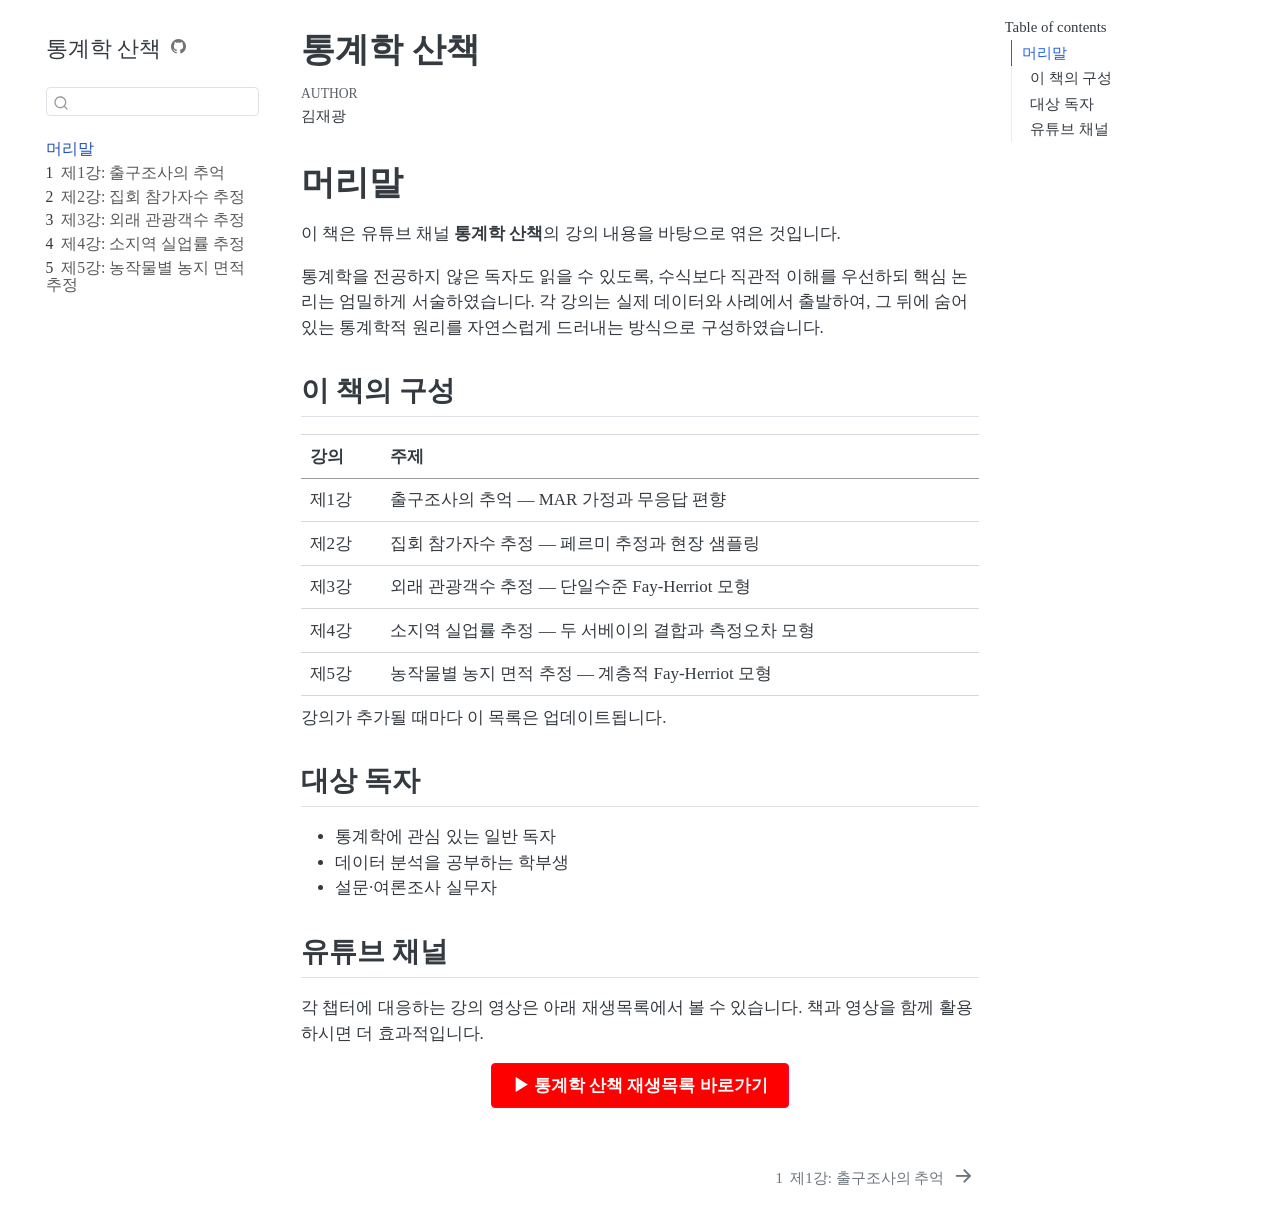
==== commit 1741c72f: "week5 added" ====
--- a/docs/index.html
+++ b/docs/index.html
@@ -143,6 +143,12 @@
  <span class="menu-text"><span class="chapter-number">4</span>&nbsp; <span class="chapter-title">제4강: 소지역 실업률 추정</span></span></a>
   </div>
 </li>
+        <li class="sidebar-item">
+  <div class="sidebar-item-container"> 
+  <a href="./week5.html" class="sidebar-item-text sidebar-link">
+ <span class="menu-text"><span class="chapter-number">5</span>&nbsp; <span class="chapter-title">제5강: 농작물별 농지 면적 추정</span></span></a>
+  </div>
+</li>
     </ul>
     </div>
 </nav>
@@ -214,11 +220,15 @@
 </tr>
 <tr class="odd">
 <td>제3강</td>
-<td>외래 관광객수 추정 — 소지역 추정과 Fay-Herriot 모형</td>
+<td>외래 관광객수 추정 — 단일수준 Fay-Herriot 모형</td>
 </tr>
 <tr class="even">
 <td>제4강</td>
-<td>소지역 실업률 추정 — 측정오차와 자료 결합</td>
+<td>소지역 실업률 추정 — 두 서베이의 결합과 측정오차 모형</td>
+</tr>
+<tr class="odd">
+<td>제5강</td>
+<td>농작물별 농지 면적 추정 — 계층적 Fay-Herriot 모형</td>
 </tr>
 </tbody>
 </table>
